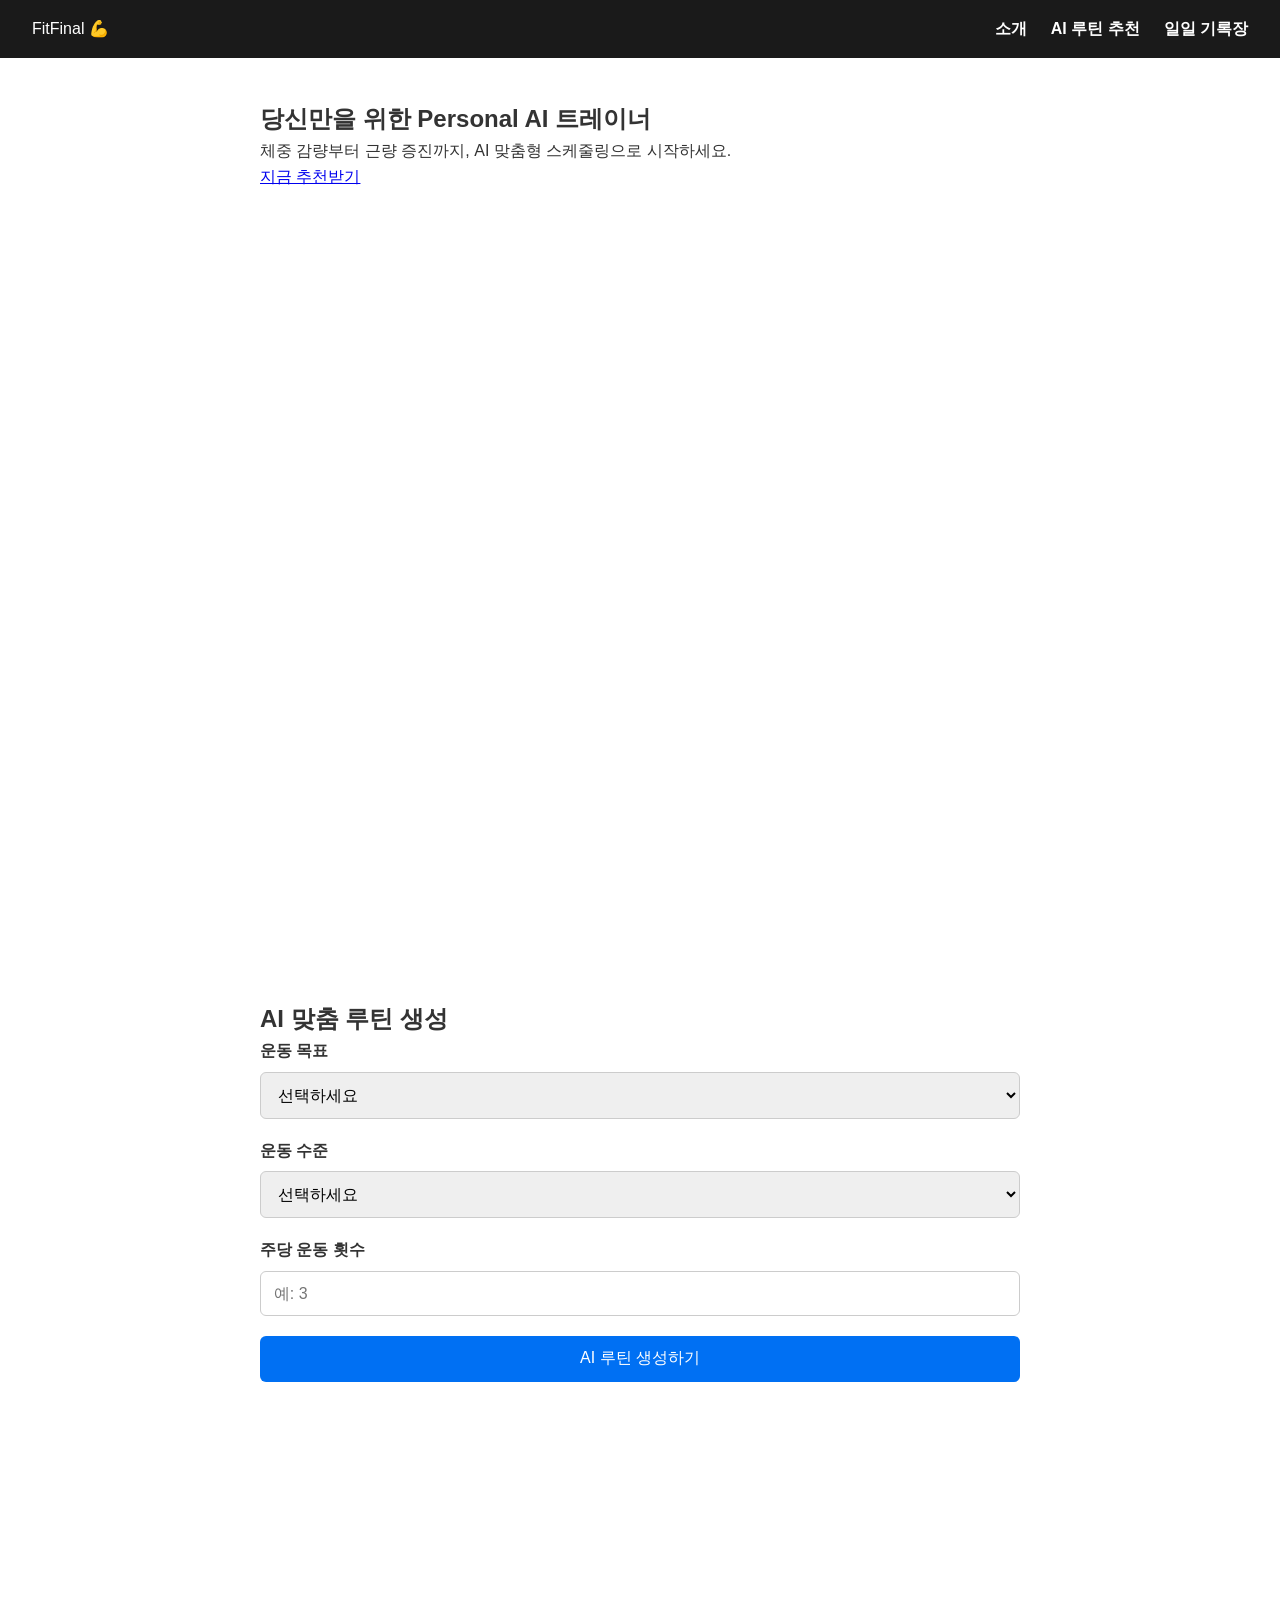
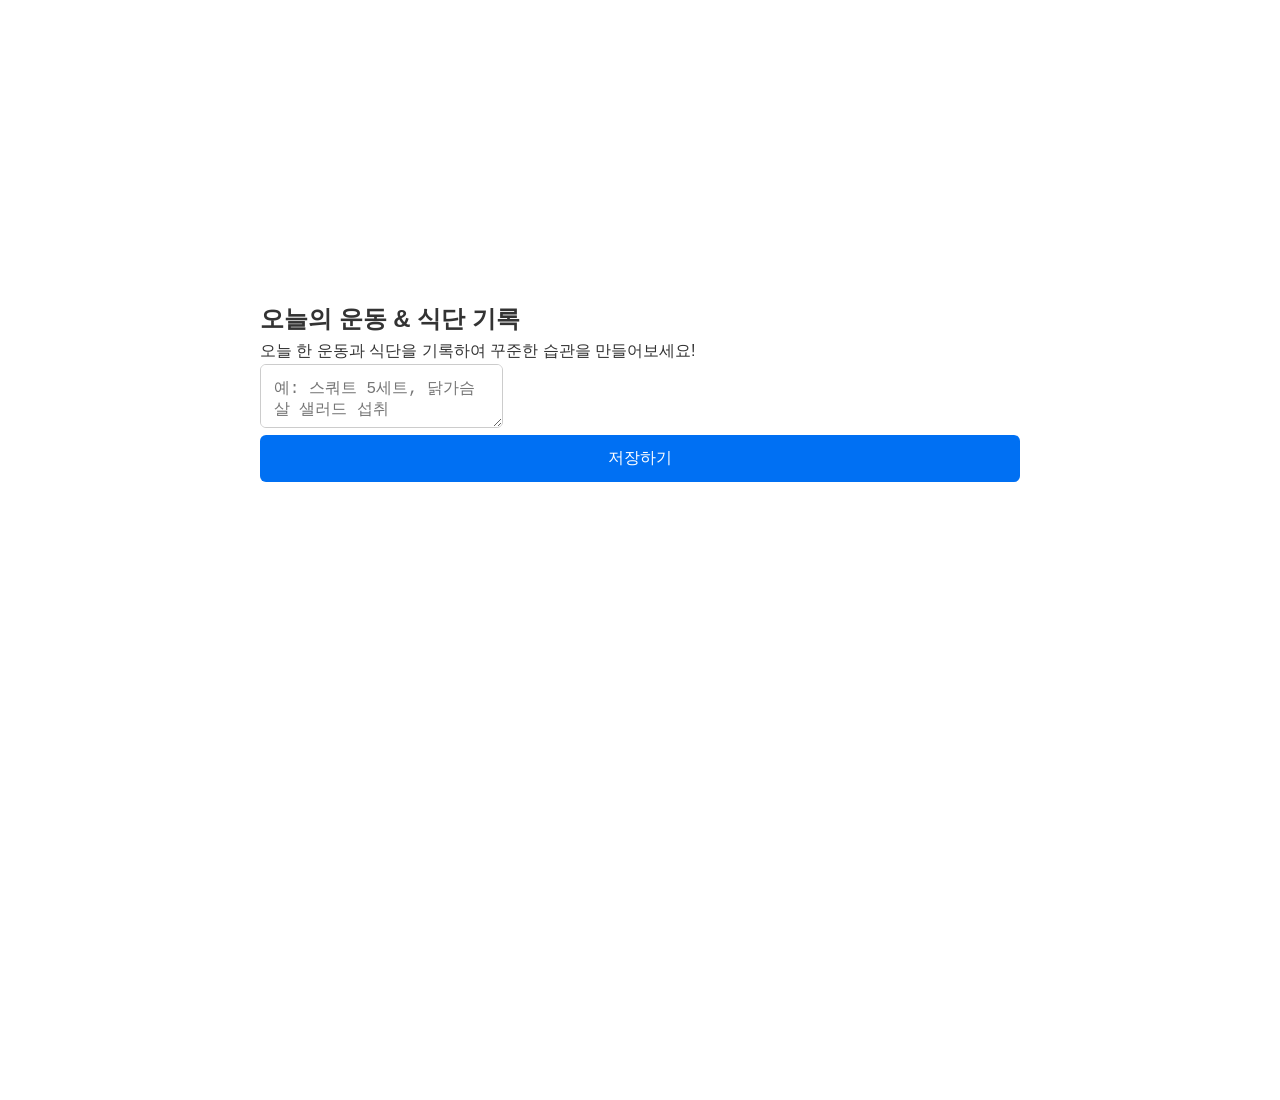
==== fitfinal-project/index.html @ 7112b0a0 "재수정" ====
<!DOCTYPE html>
<html lang="ko">
<head>
  <meta charset="UTF-8">
  <meta name="viewport" content="width=device-width, initial-scale=1.0">
  <title>FitFinal - AI 헬스 매니저</title>
  <link rel="stylesheet" href="css/style.css">
</head>
<body>
  <!-- 네비게이션 바 -->
  <header>
    <nav class="navbar">
      <div class="logo">FitFinal 💪</div>
      <ul class="nav-links">
        <li><a href="#home">소개</a></li>
        <li><a href="#ai-manager">AI 루틴 추천</a></li>
        <li><a href="#tracker">일일 기록장</a></li>
      </ul>
    </nav>
  </header>

  <!-- Section 1: 홈 / 소개 -->
  <section id="home" class="section">
    <h1>당신만을 위한 Personal AI 트레이너</h1>
    <p>체중 감량부터 근량 증진까지, AI 맞춤형 스케줄링으로 시작하세요.</p>
    <a href="#ai-manager" class="btn">지금 추천받기</a>
  </section>

  <!-- Section 2: AI 기능 -->
  <section id="ai-manager" class="section">
    <h2>AI 맞춤 루틴 생성</h2>
    <form id="ai-form">
      <div class="form-group">
        <label for="goal">운동 목표</label>
        <select id="goal" required>
          <option value="">선택하세요</option>
          <option value="근육량 증진">근육량 증진 (벌크업)</option>
          <option value="체체방 감량">체지방 감량 (다이어트)</option>
          <option value="체력 증진">체력 및 건강 유지</option>
        </select>
      </div>
      <div class="form-group">
        <label for="level">운동 수준</label>
        <select id="level" required>
          <option value="">선택하세요</option>
          <option value="초급자">초급자 (헬린이)</option>
          <option value="중급자">중급자 (1년 이상)</option>
        </select>
      </div>
      <div class="form-group">
        <label for="days">주당 운동 횟수</label>
        <input type="number" id="days" min="1" max="7" placeholder="예: 3" required>
      </div>
      <button type="submit" id="submit-btn">AI 루틴 생성하기</button>
    </form>

    <!-- AI 결과 / 상태 안내 영역 -->
    <div id="status-msg" class="status-msg"></div>
    <div id="ai-result" class="result-box hidden"></div>
  </section>

  <!-- Section 3: 일일 기록장 -->
  <section id="tracker" class="section">
    <h2>오늘의 운동 & 식단 기록</h2>
    <div class="tracker-card">
      <p>오늘 한 운동과 식단을 기록하여 꾸준한 습관을 만들어보세요!</p>
      <textarea placeholder="예: 스쿼트 5세트, 닭가슴살 샐러드 섭취"></textarea>
      <button class="btn-secondary" onclick="alert('기록이 저장되었습니다!')">저장하기</button>
    </div>
  </section>

  <script src="js/main.js"></script>
</body>
</html>
---- fitfinal-project/css/style.css ----
* { box-sizing: border-box; margin: 0; padding: 0; }
body { font-family: 'Pretendard', sans-serif; line-height: 1.6; color: #333; }

.navbar { display: flex; justify-content: space-between; align-items: center; padding: 1rem 2rem; background: #1a1a1a; color: white; position: fixed; width: 100%; top: 0; z-index: 100; }
.nav-links { display: flex; list-style: none; gap: 1.5rem; }
.nav-links a { color: white; text-decoration: none; font-weight: bold; }

.section { padding: 100px 20px 60px; min-height: 100vh; max-width: 800px; margin: 0 auto; }

.form-group { margin-bottom: 1.2rem; display: flex; flex-direction: column; }
label { margin-bottom: 0.5rem; font-weight: bold; }
input, select, textarea { padding: 0.8rem; border: 1px solid #ccc; border-radius: 6px; font-size: 1rem; }

button { padding: 0.8rem 1.5rem; background: #0070f3; color: white; border: none; border-radius: 6px; cursor: pointer; font-size: 1rem; width: 100%; }
button:hover { background: #0051a2; }

.result-box { margin-top: 1.5rem; padding: 1.5rem; background: #f0f7ff; border-left: 5px solid #0070f3; border-radius: 4px; white-space: pre-wrap; }
.status-msg { margin-top: 1rem; font-weight: bold; }
.status-msg.error { color: #e53e3e; }
.status-msg.loading { color: #3182ce; }

.hidden { display: none; }

/* 반응형 모바일 처리 */
@media (max-width: 600px) {
  .navbar { flex-direction: column; gap: 0.5rem; text-align: center; }
  .nav-links { gap: 1rem; }
  .section { padding-top: 120px; }
}
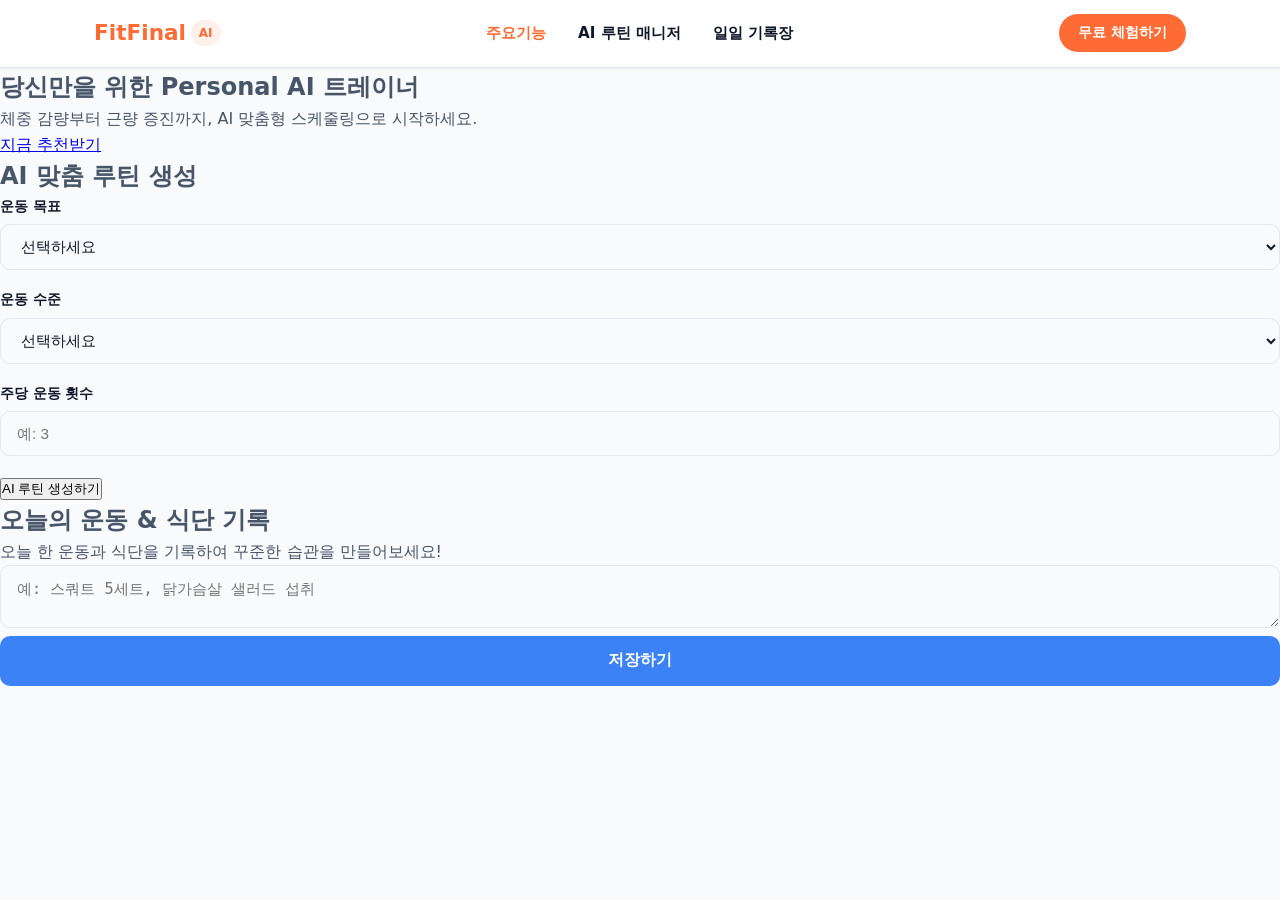
==== commit 77ab26ae: "css 수정2" ====
--- a/fitfinal-project/index.html
+++ b/fitfinal-project/index.html
@@ -8,16 +8,17 @@
 </head>
 <body>
   <!-- 네비게이션 바 -->
-  <header>
-    <nav class="navbar">
-      <div class="logo">FitFinal 💪</div>
-      <ul class="nav-links">
-        <li><a href="#home">소개</a></li>
-        <li><a href="#ai-manager">AI 루틴 추천</a></li>
-        <li><a href="#tracker">일일 기록장</a></li>
-      </ul>
+<header class="app-header">
+  <div class="header-container">
+    <div class="logo">FitFinal <span>AI</span></div>
+    <nav class="nav-menu">
+      <a href="#hero" class="nav-link active">주요기능</a>
+      <a href="#routine" class="nav-link">AI 루틴 매니저</a>
+      <a href="#tracker" class="nav-link">일일 기록장</a>
     </nav>
-  </header>
+    <a href="#routine" class="nav-btn">무료 체험하기</a>
+  </div>
+</header>
 
   <!-- Section 1: 홈 / 소개 -->
   <section id="home" class="section">
--- a/fitfinal-project/css/style.css
+++ b/fitfinal-project/css/style.css
@@ -1,29 +1,299 @@
-* { box-sizing: border-box; margin: 0; padding: 0; }
-body { font-family: 'Pretendard', sans-serif; line-height: 1.6; color: #333; }
-
-.navbar { display: flex; justify-content: space-between; align-items: center; padding: 1rem 2rem; background: #1a1a1a; color: white; position: fixed; width: 100%; top: 0; z-index: 100; }
-.nav-links { display: flex; list-style: none; gap: 1.5rem; }
-.nav-links a { color: white; text-decoration: none; font-weight: bold; }
-
-.section { padding: 100px 20px 60px; min-height: 100vh; max-width: 800px; margin: 0 auto; }
-
-.form-group { margin-bottom: 1.2rem; display: flex; flex-direction: column; }
-label { margin-bottom: 0.5rem; font-weight: bold; }
-input, select, textarea { padding: 0.8rem; border: 1px solid #ccc; border-radius: 6px; font-size: 1rem; }
-
-button { padding: 0.8rem 1.5rem; background: #0070f3; color: white; border: none; border-radius: 6px; cursor: pointer; font-size: 1rem; width: 100%; }
-button:hover { background: #0051a2; }
-
-.result-box { margin-top: 1.5rem; padding: 1.5rem; background: #f0f7ff; border-left: 5px solid #0070f3; border-radius: 4px; white-space: pre-wrap; }
-.status-msg { margin-top: 1rem; font-weight: bold; }
-.status-msg.error { color: #e53e3e; }
-.status-msg.loading { color: #3182ce; }
-
-.hidden { display: none; }
-
-/* 반응형 모바일 처리 */
-@media (max-width: 600px) {
-  .navbar { flex-direction: column; gap: 0.5rem; text-align: center; }
-  .nav-links { gap: 1rem; }
-  .section { padding-top: 120px; }
+:root {
+  --bg-main: #f8fafc;
+  --bg-card: #ffffff;
+  --primary: #ff6b35; /* 포인트 오렌지 컬러 */
+  --primary-hover: #e85a26;
+  --accent-blue: #3b82f6;
+  --text-title: #0f172a;
+  --text-body: #475569;
+  --text-sub: #94a3b8;
+  --border-light: #e2e8f0;
+}
+
+* {
+  box-sizing: border-box;
+  margin: 0;
+  padding: 0;
+}
+
+body {
+  font-family: 'Pretendard', -apple-system, BlinkMacSystemFont, system-ui, Roboto, sans-serif;
+  background-color: var(--bg-main);
+  color: var(--text-body);
+  line-height: 1.6;
+}
+
+/* 1. 상단 GNB 네비게이션 바 */
+.app-header {
+  position: sticky;
+  top: 0;
+  z-index: 1000;
+  background-color: rgba(255, 255, 255, 0.95);
+  backdrop-filter: blur(8px);
+  border-bottom: 1px solid var(--border-light);
+  box-shadow: 0 1px 3px rgba(0,0,0,0.05);
+}
+
+.header-container {
+  max-width: 1140px;
+  margin: 0 auto;
+  padding: 0.9rem 1.5rem;
+  display: flex;
+  justify-content: space-between;
+  align-items: center;
+}
+
+.logo {
+  font-size: 1.35rem;
+  font-weight: 800;
+  color: var(--primary);
+  display: flex;
+  align-items: center;
+  gap: 0.3rem;
+}
+
+.logo span {
+  background-color: #fff0eb;
+  color: var(--primary);
+  font-size: 0.75rem;
+  padding: 0.2rem 0.5rem;
+  border-radius: 20px;
+}
+
+.nav-menu {
+  display: flex;
+  gap: 2rem;
+}
+
+.nav-link {
+  color: var(--text-title);
+  text-decoration: none;
+  font-weight: 600;
+  font-size: 0.95rem;
+  transition: color 0.2s;
+}
+
+.nav-link:hover, .nav-link.active {
+  color: var(--primary);
+}
+
+.nav-btn {
+  background-color: var(--primary);
+  color: white;
+  padding: 0.5rem 1.2rem;
+  border-radius: 20px;
+  text-decoration: none;
+  font-weight: 700;
+  font-size: 0.85rem;
+}
+
+/* 메인 컨테이너 */
+.main-container {
+  max-width: 1140px;
+  margin: 0 auto;
+  padding: 2.5rem 1.5rem;
+}
+
+/* 2. 메인 히어로 섹션 */
+.hero-section {
+  background: linear-gradient(135deg, #eff6ff 0%, #fff5f2 100%);
+  border: 1px solid var(--border-light);
+  border-radius: 24px;
+  padding: 3.5rem 2rem;
+  text-align: center;
+  margin-bottom: 3rem;
+  box-shadow: 0 10px 25px -5px rgba(0, 0, 0, 0.03);
+}
+
+.badge {
+  display: inline-block;
+  background-color: #ffffff;
+  color: var(--primary);
+  border: 1px solid #ffdcd0;
+  padding: 0.3rem 0.9rem;
+  border-radius: 20px;
+  font-size: 0.8rem;
+  font-weight: 700;
+  margin-bottom: 1.2rem;
+  box-shadow: 0 2px 4px rgba(0,0,0,0.03);
+}
+
+.hero-section h1 {
+  font-size: 2.3rem;
+  font-weight: 800;
+  color: var(--text-title);
+  margin-bottom: 1rem;
+  line-height: 1.35;
+}
+
+.hero-section h1 span {
+  color: var(--primary);
+}
+
+.subtitle {
+  color: var(--text-body);
+  font-size: 1.05rem;
+  margin-bottom: 2rem;
+}
+
+/* 3. 주요 기능 카드리스트 (3분할) */
+.features-grid {
+  display: grid;
+  grid-template-columns: repeat(auto-fit, minmax(300px, 1fr));
+  gap: 1.5rem;
+  margin-top: 2.5rem;
+}
+
+.feature-card {
+  background: var(--bg-card);
+  border: 1px solid var(--border-light);
+  border-radius: 18px;
+  padding: 1.8rem;
+  text-align: left;
+  box-shadow: 0 4px 6px -1px rgba(0, 0, 0, 0.03);
+  transition: transform 0.2s, box-shadow 0.2s;
+}
+
+.feature-card:hover {
+  transform: translateY(-4px);
+  box-shadow: 0 12px 20px -5px rgba(0, 0, 0, 0.08);
+}
+
+.feature-card .icon {
+  font-size: 2rem;
+  margin-bottom: 0.8rem;
+  background-color: #f1f5f9;
+  width: 50px;
+  height: 50px;
+  display: flex;
+  align-items: center;
+  justify-content: center;
+  border-radius: 12px;
+}
+
+.feature-card h3 {
+  font-size: 1.15rem;
+  font-weight: 700;
+  color: var(--text-title);
+  margin-bottom: 0.4rem;
+}
+
+.feature-card p {
+  color: var(--text-sub);
+  font-size: 0.9rem;
+}
+
+/* 4. 대시보드 그리드 (폼 및 기록장) */
+.dashboard-grid {
+  display: grid;
+  grid-template-columns: repeat(auto-fit, minmax(340px, 1fr));
+  gap: 2rem;
+  margin-top: 1rem;
+}
+
+.card-section {
+  background: var(--bg-card);
+  border: 1px solid var(--border-light);
+  border-radius: 20px;
+  padding: 2rem;
+  box-shadow: 0 4px 12px rgba(0, 0, 0, 0.03);
+}
+
+.section-header h2 {
+  font-size: 1.35rem;
+  font-weight: 800;
+  color: var(--text-title);
+  margin-bottom: 0.3rem;
+}
+
+.section-header p {
+  color: var(--text-sub);
+  font-size: 0.85rem;
+  margin-bottom: 1.5rem;
+}
+
+/* Input & Select 입력 양식 */
+.form-group {
+  margin-bottom: 1.2rem;
+}
+
+label {
+  display: block;
+  font-size: 0.85rem;
+  font-weight: 700;
+  color: var(--text-title);
+  margin-bottom: 0.4rem;
+}
+
+input, select, textarea {
+  width: 100%;
+  padding: 0.8rem 1rem;
+  background-color: #f8fafc;
+  border: 1px solid var(--border-light);
+  border-radius: 10px;
+  color: var(--text-title);
+  font-size: 0.95rem;
+  outline: none;
+  transition: all 0.2s;
+}
+
+input:focus, select:focus, textarea:focus {
+  background-color: #ffffff;
+  border-color: var(--primary);
+  box-shadow: 0 0 0 3px rgba(255, 107, 53, 0.15);
+}
+
+/* 버튼 스타일 */
+.btn-primary {
+  width: 100%;
+  padding: 0.9rem;
+  background-color: var(--primary);
+  color: white;
+  border: none;
+  border-radius: 10px;
+  font-size: 1rem;
+  font-weight: 700;
+  cursor: pointer;
+  transition: background-color 0.2s;
+}
+
+.btn-primary:hover {
+  background-color: var(--primary-hover);
+}
+
+.btn-secondary {
+  width: 100%;
+  padding: 0.9rem;
+  background-color: var(--accent-blue);
+  color: white;
+  border: none;
+  border-radius: 10px;
+  font-size: 1rem;
+  font-weight: 700;
+  cursor: pointer;
+}
+
+/* AI 추천 결과창 */
+.result-box {
+  margin-top: 1.5rem;
+  padding: 1.25rem;
+  background-color: #fff8f5;
+  border: 1px solid #ffdcd0;
+  border-radius: 12px;
+}
+
+.result-title {
+  font-weight: 700;
+  color: var(--primary);
+  margin-bottom: 0.5rem;
+}
+
+.result-body {
+  font-size: 0.9rem;
+  color: var(--text-title);
+  white-space: pre-wrap;
+}
+
+.hidden {
+  display: none;
 }
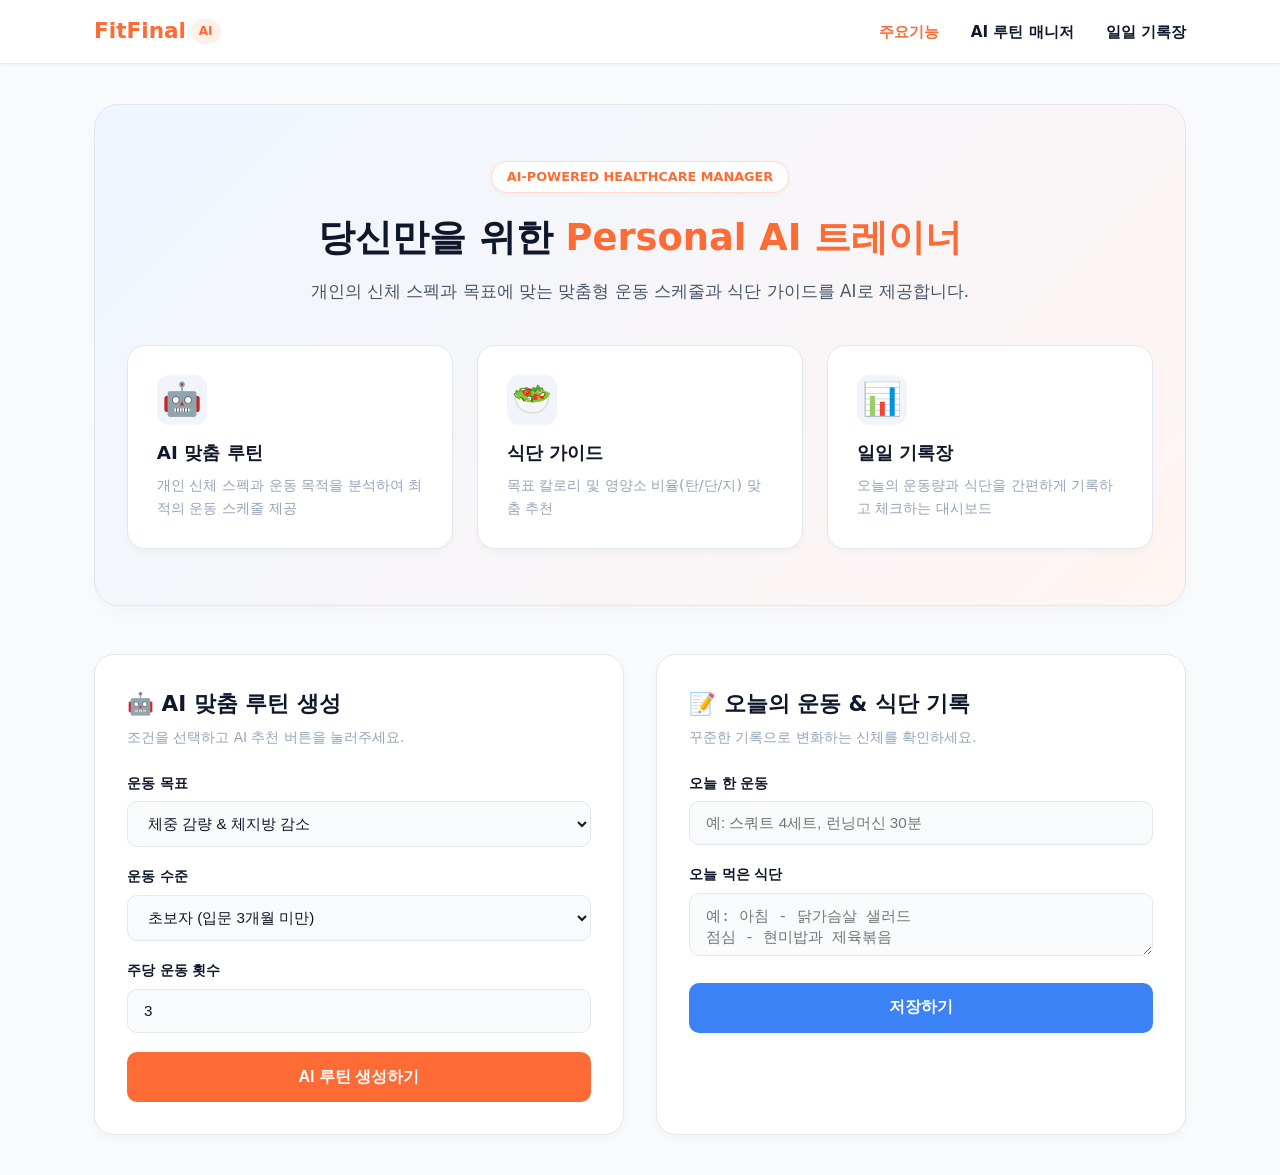
==== commit bbf1c8ed: "재수정4" ====
--- a/fitfinal-project/index.html
+++ b/fitfinal-project/index.html
@@ -3,72 +3,121 @@
 <head>
   <meta charset="UTF-8">
   <meta name="viewport" content="width=device-width, initial-scale=1.0">
-  <title>FitFinal - AI 헬스 매니저</title>
+  <title>FitFinal - AI 맞춤 헬스케어 & 다이어트 매니저</title>
   <link rel="stylesheet" href="css/style.css">
 </head>
 <body>
-  <!-- 네비게이션 바 -->
-<header class="app-header">
-  <div class="header-container">
-    <div class="logo">FitFinal <span>AI</span></div>
-    <nav class="nav-menu">
-      <a href="#hero" class="nav-link active">주요기능</a>
-      <a href="#routine" class="nav-link">AI 루틴 매니저</a>
-      <a href="#tracker" class="nav-link">일일 기록장</a>
-    </nav>
-    <a href="#routine" class="nav-btn">무료 체험하기</a>
-  </div>
-</header>
 
-  <!-- Section 1: 홈 / 소개 -->
-  <section id="home" class="section">
-    <h1>당신만을 위한 Personal AI 트레이너</h1>
-    <p>체중 감량부터 근량 증진까지, AI 맞춤형 스케줄링으로 시작하세요.</p>
-    <a href="#ai-manager" class="btn">지금 추천받기</a>
-  </section>
+  <!-- 상단 네비게이션 헤더 (무료 체험하기 버튼 제거) -->
+  <header class="app-header">
+    <div class="header-container">
+      <div class="logo">FitFinal <span>AI</span></div>
+      <nav class="nav-menu">
+        <a href="#hero" class="nav-link active">주요기능</a>
+        <a href="#routine" class="nav-link">AI 루틴 매니저</a>
+        <a href="#tracker" class="nav-link">일일 기록장</a>
+      </nav>
+    </div>
+  </header>
 
-  <!-- Section 2: AI 기능 -->
-  <section id="ai-manager" class="section">
-    <h2>AI 맞춤 루틴 생성</h2>
-    <form id="ai-form">
-      <div class="form-group">
-        <label for="goal">운동 목표</label>
-        <select id="goal" required>
-          <option value="">선택하세요</option>
-          <option value="근육량 증진">근육량 증진 (벌크업)</option>
-          <option value="체체방 감량">체지방 감량 (다이어트)</option>
-          <option value="체력 증진">체력 및 건강 유지</option>
-        </select>
+  <main class="main-container">
+    
+    <!-- Hero 섹션 -->
+    <section id="hero" class="hero-section">
+      <span class="badge">AI-POWERED HEALTHCARE MANAGER</span>
+      <h1>당신만을 위한 <span>Personal AI 트레이너</span></h1>
+      <p class="subtitle">
+        개인의 신체 스펙과 목표에 맞는 맞춤형 운동 스케줄과 식단 가이드를 AI로 제공합니다.
+      </p>
+
+      <div class="features-grid">
+        <div class="feature-card">
+          <div class="icon">🤖</div>
+          <h3>AI 맞춤 루틴</h3>
+          <p>개인 신체 스펙과 운동 목적을 분석하여 최적의 운동 스케줄 제공</p>
+        </div>
+        <div class="feature-card">
+          <div class="icon">🥗</div>
+          <h3>식단 가이드</h3>
+          <p>목표 칼로리 및 영양소 비율(탄/단/지) 맞춤 추천</p>
+        </div>
+        <div class="feature-card">
+          <div class="icon">📊</div>
+          <h3>일일 기록장</h3>
+          <p>오늘의 운동량과 식단을 간편하게 기록하고 체크하는 대시보드</p>
+        </div>
       </div>
-      <div class="form-group">
-        <label for="level">운동 수준</label>
-        <select id="level" required>
-          <option value="">선택하세요</option>
-          <option value="초급자">초급자 (헬린이)</option>
-          <option value="중급자">중급자 (1년 이상)</option>
-        </select>
-      </div>
-      <div class="form-group">
-        <label for="days">주당 운동 횟수</label>
-        <input type="number" id="days" min="1" max="7" placeholder="예: 3" required>
-      </div>
-      <button type="submit" id="submit-btn">AI 루틴 생성하기</button>
-    </form>
+    </section>
 
-    <!-- AI 결과 / 상태 안내 영역 -->
-    <div id="status-msg" class="status-msg"></div>
-    <div id="ai-result" class="result-box hidden"></div>
-  </section>
+    <!-- 대시보드 영역 -->
+    <div class="dashboard-grid">
+      
+      <!-- AI 루틴 매니저 -->
+      <section id="routine" class="card-section">
+        <div class="section-header">
+          <h2>🤖 AI 맞춤 루틴 생성</h2>
+          <p>조건을 선택하고 AI 추천 버튼을 눌러주세요.</p>
+        </div>
 
-  <!-- Section 3: 일일 기록장 -->
-  <section id="tracker" class="section">
-    <h2>오늘의 운동 & 식단 기록</h2>
-    <div class="tracker-card">
-      <p>오늘 한 운동과 식단을 기록하여 꾸준한 습관을 만들어보세요!</p>
-      <textarea placeholder="예: 스쿼트 5세트, 닭가슴살 샐러드 섭취"></textarea>
-      <button class="btn-secondary" onclick="alert('기록이 저장되었습니다!')">저장하기</button>
+        <form id="recommend-form">
+          <div class="form-group">
+            <label for="goal">운동 목표</label>
+            <select id="goal" name="goal">
+              <option value="체중 감량 및 체지방 감소">체중 감량 & 체지방 감소</option>
+              <option value="근육량 증진 및 근성장">근육량 증진 (근성장)</option>
+              <option value="체력 증진 및 건강 유지">체력 증진 & 건강 유지</option>
+            </select>
+          </div>
+
+          <div class="form-group">
+            <label for="level">운동 수준</label>
+            <select id="level" name="level">
+              <option value="초보자">초보자 (입문 3개월 미만)</option>
+              <option value="중급자">중급자 (분할 운동 가능)</option>
+              <option value="상급자">상급자</option>
+            </select>
+          </div>
+
+          <div class="form-group">
+            <label for="days">주당 운동 횟수</label>
+            <input type="number" id="days" name="days" placeholder="예: 3" min="1" max="7" value="3">
+          </div>
+
+          <button type="submit" id="recommend-btn" class="btn-primary">AI 루틴 생성하기</button>
+        </form>
+
+        <div id="result-area" class="result-box hidden">
+          <div class="result-title">💡 AI 추천 결과</div>
+          <div id="result-content" class="result-body"></div>
+        </div>
+      </section>
+
+      <!-- 일일 헬스 기록장 -->
+      <section id="tracker" class="card-section">
+        <div class="section-header">
+          <h2>📝 오늘의 운동 & 식단 기록</h2>
+          <p>꾸준한 기록으로 변화하는 신체를 확인하세요.</p>
+        </div>
+
+        <form id="record-form">
+          <div class="form-group">
+            <label for="workout-log">오늘 한 운동</label>
+            <input type="text" id="workout-log" placeholder="예: 스쿼트 4세트, 런닝머신 30분">
+          </div>
+
+          <div class="form-group">
+            <label for="diet-log">오늘 먹은 식단</label>
+            <textarea id="diet-log" placeholder="예: 아침 - 닭가슴살 샐러드&#10;점심 - 현미밥과 제육볶음"></textarea>
+          </div>
+
+          <button type="button" id="save-log-btn" class="btn-secondary">저장하기</button>
+        </form>
+        <div id="log-status" style="margin-top: 10px; font-size: 0.85rem; color: #22c55e;"></div>
+      </section>
+
     </div>
-  </section>
+
+  </main>
 
   <script src="js/main.js"></script>
 </body>
